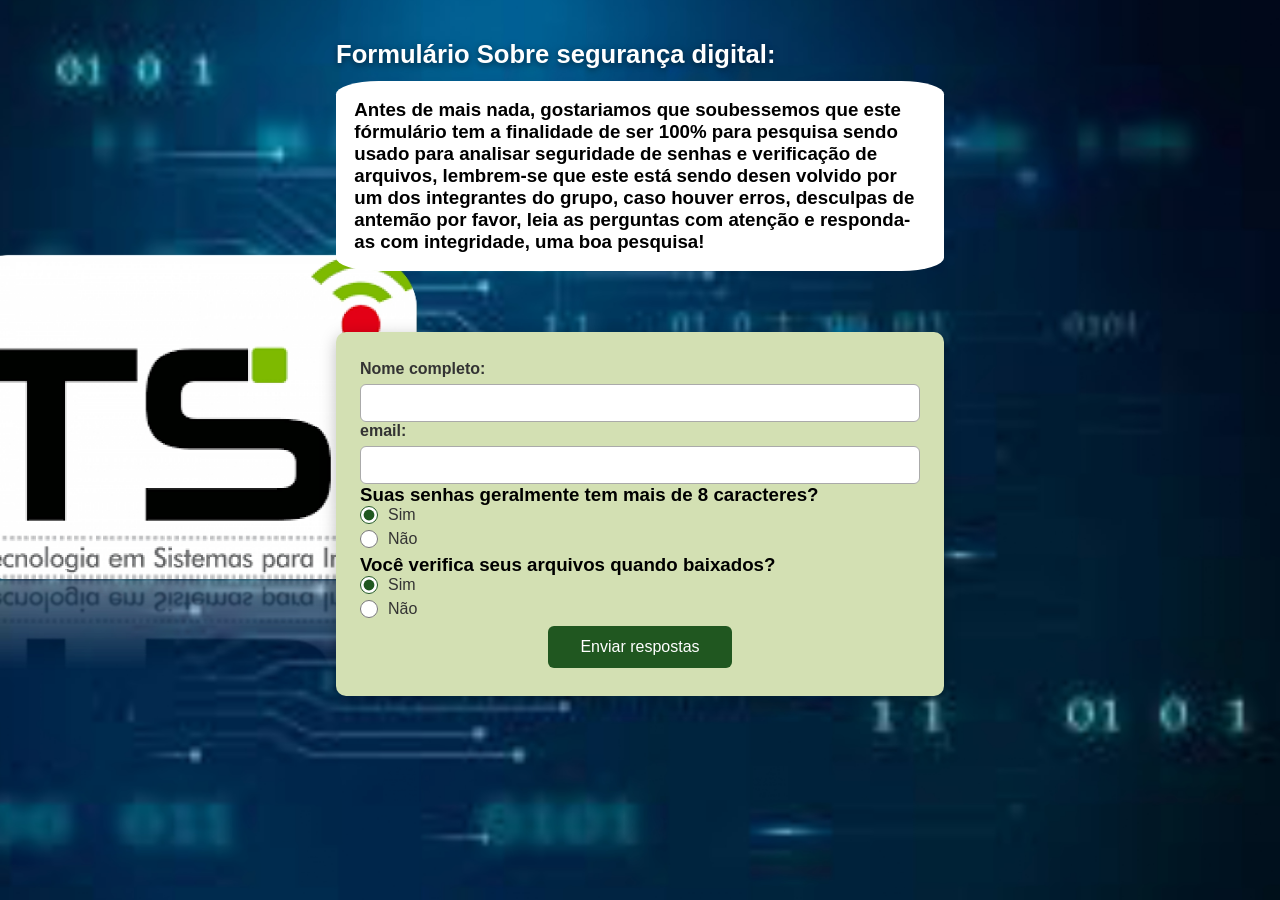
==== index.html @ ef97dc46 "Rename Formulario.html to index.html renomeei" ====
<!DOCTYPE html>
<html lang="pt-br">
<head>
    <meta charset="UTF-8">
    <meta name="viewport" content="width=device-width, initial-scale=1.0">
    <title>Formulário sobre segurança digital</title>
    <link rel="stylesheet" href="formulario.css">
</head>
<body>
    <hgroup>
    <h1>Formulário Sobre segurança digital:</h1>
    <h3 style="margin-bottom: 10%;
               background-color: white;
               padding: 3%;
               border-radius: 7%;">Antes de mais nada, gostariamos que soubessemos que este fórmulário tem a finalidade de ser 100% para pesquisa
        sendo usado para analisar seguridade de senhas e verificação de arquivos, lembrem-se que este está sendo desen
        volvido por um dos integrantes do grupo, caso houver erros, desculpas de antemão por favor, leia as perguntas
        com atenção e responda-as com integridade, uma boa pesquisa!</h3>
    </hgroup>
    <form action="https://script.google.com/a/macros/escolar.ifrn.edu.br/s/AKfycbzufbtcBLCDXDAzTGv21521U2xBl6JuYOv2MVN_EDNGcV0p1lwsPEaQLYt9TcXy1TDFCg/exec" method="post">
        <div>
            <label for="Nome">Nome completo:</label>
            <input id="Nome" name="Nome" type="text">
        </div>
        <div>
            <label for="email">email:</label>
            <input id="email" name="E-mail" type="email">
        </div>
        <div>
            <h3 style="color: black;">Suas senhas geralmente tem mais de 8 caracteres?</h3>
            <label class="radio"><input value="sim" name="Senha + de 8 carc" type="radio" checked="checked">Sim</label>
            <label class="radio"><input value="não" name="Senha + de 8 carc" type="radio">Não</label>
        </div>
        <div>
            <h3 style="color: black;">Você verifica seus arquivos quando baixados?</h3>
            <label class="radio"><input value="sim" name="você verifica seus arquivos baixados?" type="radio" checked="checked">Sim</label>
            <label class="radio"><input value="não" name="você verifica seus arquivos baixados?" type="radio">Não</label>
        </div>
        <div class="conteiner">
           <button type="submit">Enviar respostas</button>
        </div>
    </form>
</body>
</html>
---- formulario.css ----
*, *::before, *::after {
    box-sizing: border-box;
    margin: 0;
    padding: 0;
}
body {
    min-height: 100vh;
    background-image: url(Publicação2_page-0001.jpg);
    background-size: 1550px;
    background-position: center;
    background-repeat: no-repeat;
    background-attachment: fixed;
    font-family: Arial, sans-serif;
    display: flex;
    flex-direction: column;
    align-items: center;
    padding: 40px 16px;
    margin-left: 25%;
    margin-right: 25%;
}
.page-wrapper {
    width: 100%;
    max-width: 520px;
}
.form-header {
    text-align: center;
    margin-bottom: 24px;
}
h1 {
    color: white;
    font-size: 1.6rem;
    text-shadow: 0 2px 6px rgba(0,0,0,0.5);
    margin-bottom: 12px;
}
.descricao {
    color: white;
    text-align: justify;
    font-size: 0.9rem;
    line-height: 1.6;
    text-shadow: 0 1px 4px rgba(0,0,0,0.6);
}
form {
    width: 100%;
    padding: 28px 24px;
    background: #d3e0b3;
    border-radius: 10px;
    box-shadow: 0 4px 16px rgba(0,0,0,0.25);
}
.campo {
    margin-bottom: 20px;
}
form label {
    display: block;
    margin-bottom: 6px;
    font-weight: bold;
    color: #333;
}
form input[type="text"],
form input[type="email"] {
    width: 100%;
    padding: 10px 12px;
    border: 1px solid #aaa;
    border-radius: 6px;
    font-size: 14px;
    transition: border-color 0.2s, box-shadow 0.2s;
}
form input[type="text"]:focus,
form input[type="email"]:focus {
    outline: none;
    border-color: rgb(32, 87, 32);
    box-shadow: 0 0 0 3px rgba(32, 87, 32, 0.2);
}
.pergunta {
    font-weight: bold;
    color: #333;
    margin-bottom: 10px;
    font-size: 0.95rem;
}
.radio-group {
    display: flex;
    flex-direction: column;
    gap: 8px;
}
.radio {
    display: flex;
    align-items: center;
    gap: 10px;
    cursor: pointer;
    font-weight: normal;
    color: #333;
}
.radio input[type="radio"] {
    width: 18px;
    height: 18px;
    accent-color: rgb(32, 87, 32);
    cursor: pointer;
    flex-shrink: 0;
    order: 0;
}
.radio span {
    order: 1;
}
.conteiner {
    display: flex;
    justify-content: center;
    margin-top: 8px;
}
button[type="submit"] {
    background-color: rgb(32, 87, 32);
    color: white;
    padding: 12px 32px;
    border: none;
    border-radius: 6px;
    font-size: 1rem;
    cursor: pointer;
    transition: background-color 0.2s, transform 0.1s;
}
button[type="submit"]:hover {
    background-color: rgb(51, 161, 51);
}

button[type="submit"]:active {
    transform: scale(0.97);
}
@media (max-width: 480px) {
    h1 {
        font-size: 1.3rem;
    }

    form {
        padding: 20px 16px;
    }
}
h3{
    color: black;
}
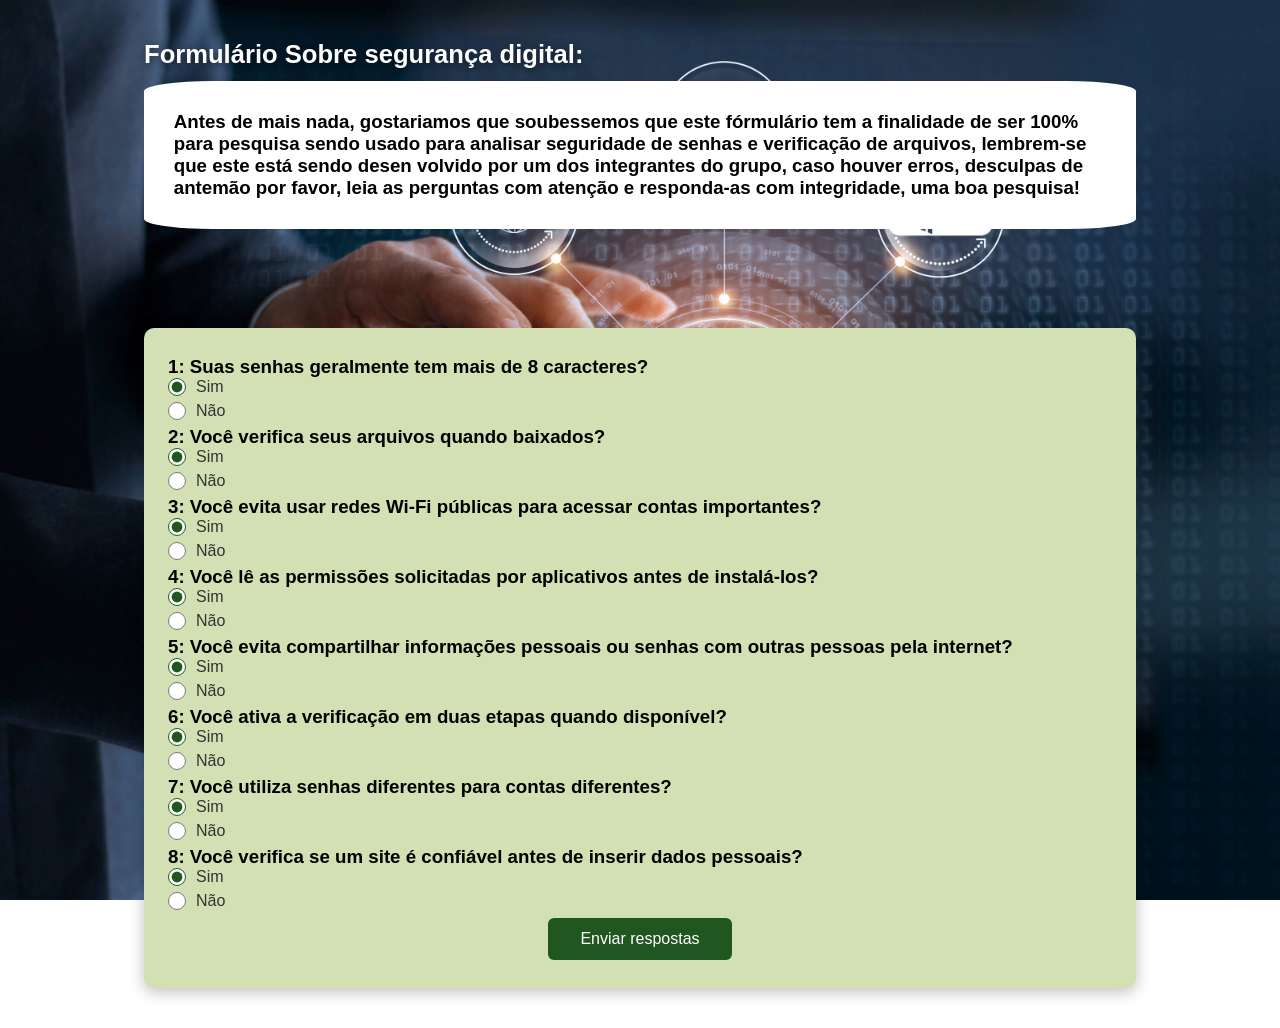
==== commit cb9ec398: "Update security form with additional questions coloquei mais questões" ====
--- a/index.html
+++ b/index.html
@@ -19,22 +19,44 @@
     </hgroup>
     <form action="https://script.google.com/a/macros/escolar.ifrn.edu.br/s/AKfycbzufbtcBLCDXDAzTGv21521U2xBl6JuYOv2MVN_EDNGcV0p1lwsPEaQLYt9TcXy1TDFCg/exec" method="post">
         <div>
-            <label for="Nome">Nome completo:</label>
-            <input id="Nome" name="Nome" type="text">
-        </div>
-        <div>
-            <label for="email">email:</label>
-            <input id="email" name="E-mail" type="email">
-        </div>
-        <div>
-            <h3 style="color: black;">Suas senhas geralmente tem mais de 8 caracteres?</h3>
+            <h3 style="color: black;">1: Suas senhas geralmente tem mais de 8 caracteres?</h3>
             <label class="radio"><input value="sim" name="Senha + de 8 carc" type="radio" checked="checked">Sim</label>
             <label class="radio"><input value="não" name="Senha + de 8 carc" type="radio">Não</label>
         </div>
         <div>
-            <h3 style="color: black;">Você verifica seus arquivos quando baixados?</h3>
+            <h3 style="color: black;">2: Você verifica seus arquivos quando baixados?</h3>
             <label class="radio"><input value="sim" name="você verifica seus arquivos baixados?" type="radio" checked="checked">Sim</label>
             <label class="radio"><input value="não" name="você verifica seus arquivos baixados?" type="radio">Não</label>
+        </div>
+        <div>
+            <h3 style="color: black;">3: Você evita usar redes Wi-Fi públicas para acessar contas importantes?</h3>
+            <label class="radio"><input value="sim" name="evita wi-fi publico para coisas importantes?" type="radio" checked="checked">Sim</label>
+            <label class="radio"><input value="não" name="evita wi-fi publico para coisas importantes?" type="radio">Não</label>
+        </div>
+        <div>
+            <h3 style="color: black;">4: Você lê as permissões solicitadas por aplicativos antes de instalá-los?</h3>
+            <label class="radio"><input value="sim" name="lê permissões de apps" type="radio" checked="checked">Sim</label>
+            <label class="radio"><input value="não" name="lê permissões de apps" type="radio">Não</label>
+        </div>
+        <div>
+            <h3 style="color: black;">5: Você evita compartilhar informações pessoais ou senhas com outras pessoas pela internet?</h3>
+            <label class="radio"><input value="sim" name="compartilha na net?" type="radio" checked="checked">Sim</label>
+            <label class="radio"><input value="não" name="compartilha na net?" type="radio">Não</label>
+        </div>
+        <div>
+            <h3 style="color: black;">6: Você ativa a verificação em duas etapas quando disponível?</h3>
+            <label class="radio"><input value="sim" name="duas etapas ativa?" type="radio" checked="checked">Sim</label>
+            <label class="radio"><input value="não" name="duas etapas ativa?" type="radio">Não</label>
+        </div>
+        <div>
+            <h3 style="color: black;">7: Você utiliza senhas diferentes para contas diferentes?</h3>
+            <label class="radio"><input value="sim" name="diferentes senhas" type="radio" checked="checked">Sim</label>
+            <label class="radio"><input value="não" name="diferentes senhas" type="radio">Não</label>
+        </div>
+        <div>
+            <h3 style="color: black;">8: Você verifica se um site é confiável antes de inserir dados pessoais?</h3>
+            <label class="radio"><input value="sim" name="site confiavel" type="radio" checked="checked">Sim</label>
+            <label class="radio"><input value="não" name="site confiavel" type="radio">Não</label>
         </div>
         <div class="conteiner">
            <button type="submit">Enviar respostas</button>
--- a/formulario.css
+++ b/formulario.css
@@ -5,8 +5,8 @@
 }
 body {
     min-height: 100vh;
-    background-image: url(Publicação2_page-0001.jpg);
-    background-size: 1550px;
+    background-image: url(IoT-Security_bboard_misc.jpg);
+    background-size: cover;
     background-position: center;
     background-repeat: no-repeat;
     background-attachment: fixed;
@@ -15,8 +15,8 @@
     flex-direction: column;
     align-items: center;
     padding: 40px 16px;
-    margin-left: 25%;
-    margin-right: 25%;
+    margin-left: 10%;
+    margin-right: 10%;
 }
 .page-wrapper {
     width: 100%;
@@ -133,4 +133,4 @@
 }
 h3{
     color: black;
-}+}
